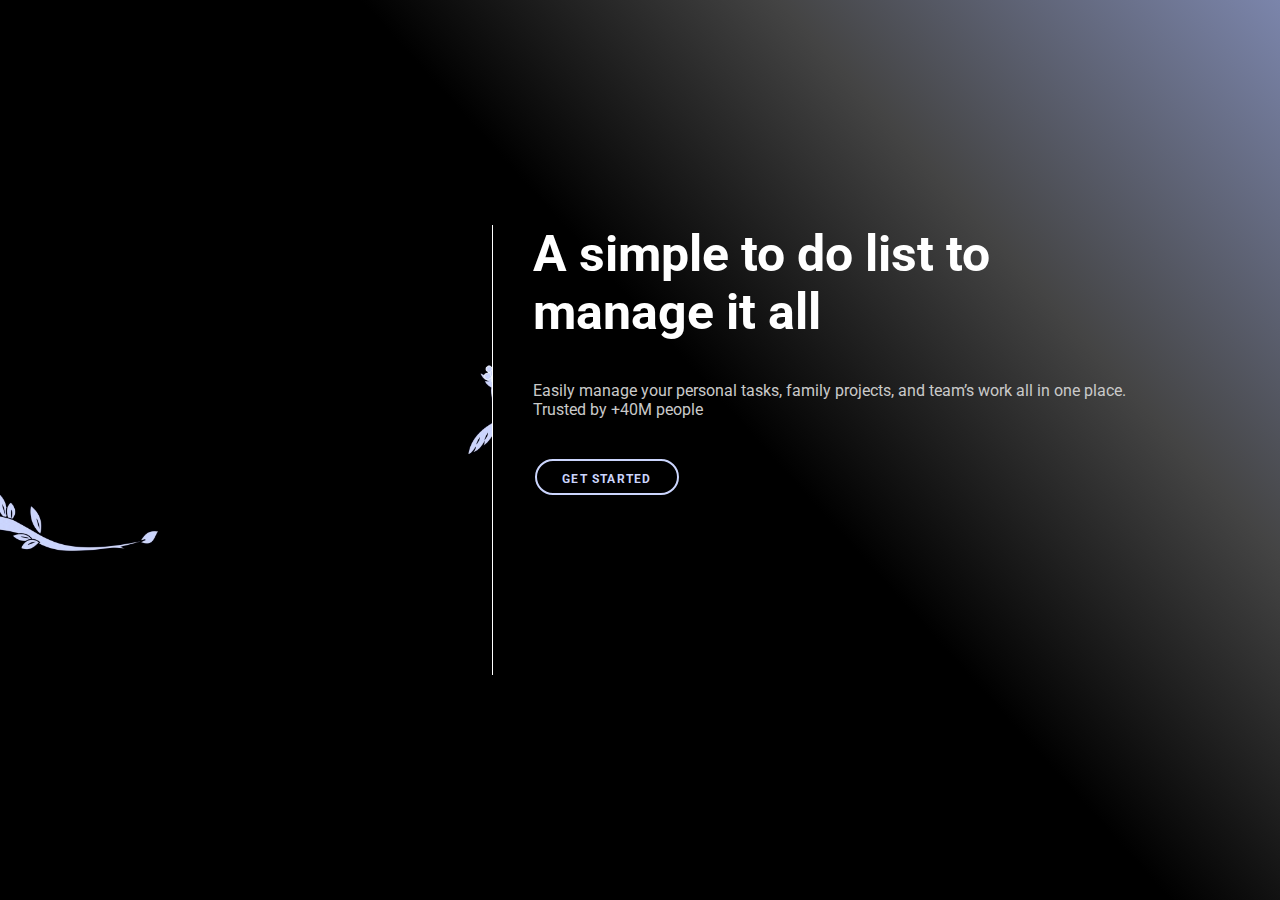
==== html/index.html @ 22b8c224 "Add to file" ====
<!DOCTYPE html>
<html lang="en">

<head>
    <meta charset="UTF-8">
    <meta name="viewport" content="width=device-width, initial-scale=1.0">
    <title>Document</title>
    <link rel="stylesheet" href="../asset/homepage.css">
    <link rel="stylesheet" href="https://cdnjs.cloudflare.com/ajax/libs/animate.css/4.1.1/animate.min.css" />
</head>

<body>
    <div class="main-div">
        <div class="right-part">
            <img src="./image_processing20191018-26745-1vb5jmd.gif" alt="">
        </div>
        <div class="left-part">
            <h1 class="animate__animated animate__flipInX">A simple to do list
                to manage it all</h1>
            <p class="animate__animated animate__flipInX">Easily manage your personal tasks, family projects, and
                team’s work all in one place. Trusted by +40M people</p>
            <nav class="animate__animated animate__flipInX">
                <ul>
                    <li>
                        <a href="./login.html">Get Started
                            <span></span><span></span><span></span><span></span>
                        </a>
                    </li>
                </ul>
            </nav>
        </div>


    </div>




</body>

</html>
---- asset/homepage.css ----
@import url('https://fonts.googleapis.com/css2?family=Dancing+Script:wght@400..700&family=Great+Vibes&family=Moirai+One&family=Nunito:ital,wght@0,200..1000;1,200..1000&family=Pacifico&family=Roboto:ital,wght@0,100;0,300;0,400;0,500;0,700;0,900;1,100;1,300;1,400;1,500;1,700;1,900&family=Rock+3D&family=Rubik+Distressed&family=Sacramento&family=Satisfy&family=Sofia&family=Sour+Gummy:ital,wght@0,100..900;1,100..900&display=swap');

* {
    margin: 0;
    padding: 0;
    box-sizing: border-box;
    font-family: "Rubik Distressed", system-ui;
    font-family: "Roboto", sans-serif;
}

.main-div {
    background: rgb(0,0,0);
    background: linear-gradient(48deg, rgba(0,0,0,1) 56%, rgba(68,68,68,1) 76%, rgba(123,133,171,1) 100%);
    height: 100vh;
    width: 100%;
    display: flex;
    align-items: center;
    justify-content: space-between;

    .right-part {
        img {
            width: 80%;
        }
    }

    .left-part {
        position: relative;
        right: 125px;
        border-left: 1px solid white;
        padding-left: 40px;
        height: 50vh;

        h1 {
            color: white;
            margin-right: 50px;
            font-size: 50px;

            margin-bottom: 40px;
        }

        p {
            color: rgb(201, 201, 201);
        }

        nav ul {
            list-style-type: none;
            margin: 0;
            padding: 0;
            margin-top: 40px;
            cursor: pointer;
        }
        a{
            text-decoration: none;
            color: #cbd5fd;
            color: var(--c);
            transition: 0.5s;
            text-transform: uppercase;
            z-index: 10000;
            /* position: relative; */
        }

        nav ul li {
            --c: #cbd5fd;
            color: var(--c);
            font-size: 12px;
            border: 0.2em solid var(--c);
            border-radius: 10em;
            width: 12em;
            height: 3em;
            text-transform: uppercase;
            font-weight: bold;
            letter-spacing: 0.1em;
            text-align: center;
            line-height: 3em;
            position: relative;
            right: 10px;
            overflow: hidden;
            z-index: 1;
            transition: 0.5s;
            margin: 1em;
        }

        nav ul li span {
            position: absolute;
            width: 25%;
            height: 100%;
            background-color: var(--c);
            transform: translateY(150%);
            border-radius: 50%;
            left: calc((var(--n) - 1) * 25%);
            transition: 0.5s;
            transition-delay: calc((var(--n) - 1) * 0.1s);
            z-index: -1;
        }
        nav:hover li a{
            color: black;
        }
        nav ul li a :hover {
            color: black;
        }

        nav ul li:hover span {
            transform: translateY(0) scale(2);
        }

        nav ul li span:nth-child(1) {
            --n: 1;
        }

        nav ul li span:nth-child(2) {
            --n: 2;
        }

        nav ul li span:nth-child(3) {
            --n: 3;
        }

        nav ul li span:nth-child(4) {
            --n: 4;
        }
    }

}
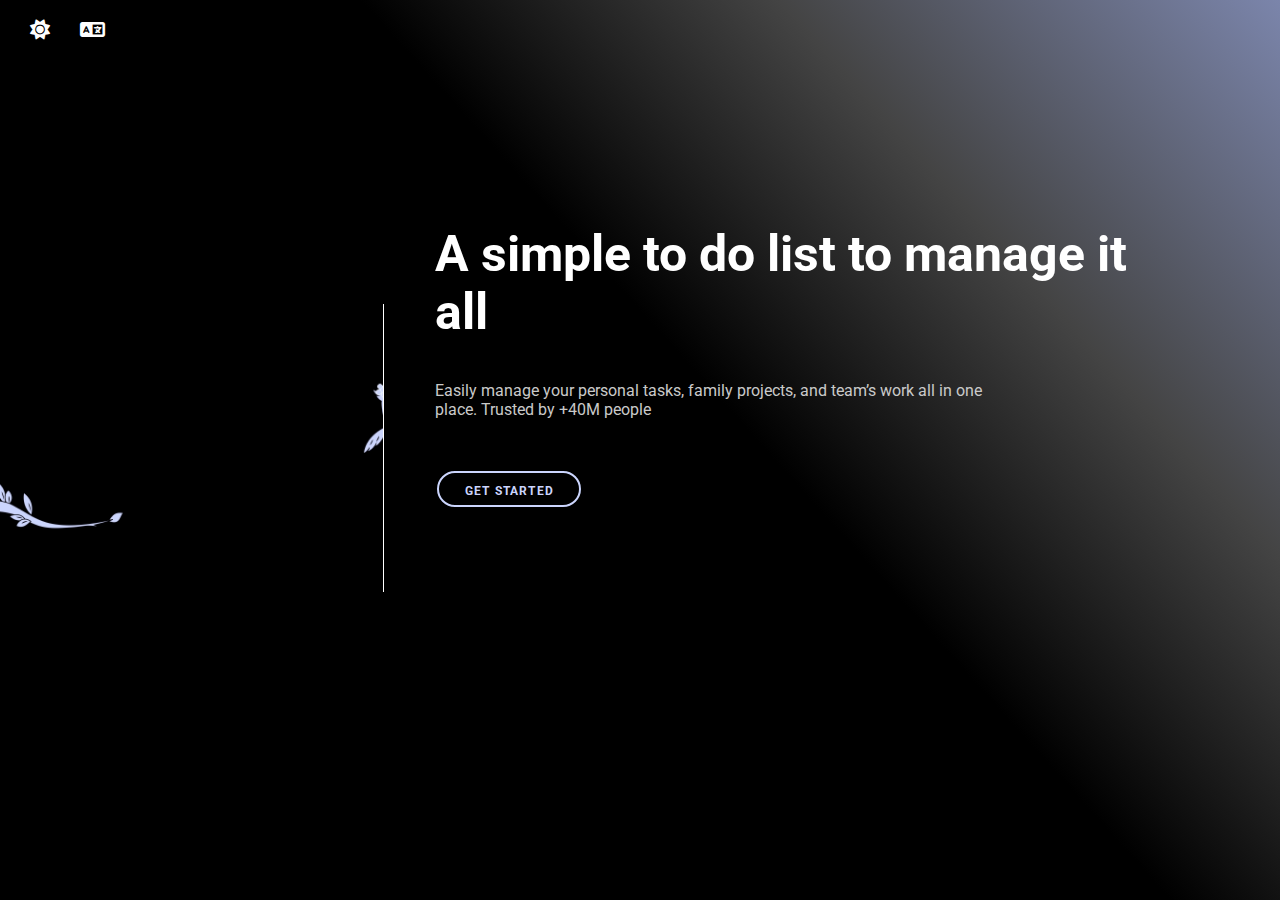
==== commit d7716144: "Add to file" ====
--- a/html/index.html
+++ b/html/index.html
@@ -7,17 +7,22 @@
     <title>Document</title>
     <link rel="stylesheet" href="../asset/homepage.css">
     <link rel="stylesheet" href="https://cdnjs.cloudflare.com/ajax/libs/animate.css/4.1.1/animate.min.css" />
+    <link rel="stylesheet" href="https://cdnjs.cloudflare.com/ajax/libs/font-awesome/6.7.1/css/all.min.css">
+    <link href="https://unpkg.com/aos@2.3.1/dist/aos.css" rel="stylesheet">
+
 </head>
 
 <body>
     <div class="main-div">
+        <button class="mode-toggle"><i class="fa-solid fa-sun "></i></button>
+        <button class="lang-toggle"><i class="fa-solid fa-language light-lang"></i></button>
         <div class="right-part">
-            <img src="./image_processing20191018-26745-1vb5jmd.gif" alt="">
+            <img src="./image_processing20191018-26745-1vb5jmd.gif" alt="" class="gif">
         </div>
         <div class="left-part">
-            <h1 class="animate__animated animate__flipInX">A simple to do list
+            <h1 class="animate__animated animate__flipInX title" >A simple to do list
                 to manage it all</h1>
-            <p class="animate__animated animate__flipInX">Easily manage your personal tasks, family projects, and
+            <p class="animate__animated animate__flipInX parg">Easily manage your personal tasks, family projects, and
                 team’s work all in one place. Trusted by +40M people</p>
             <nav class="animate__animated animate__flipInX">
                 <ul>
@@ -29,13 +34,14 @@
                 </ul>
             </nav>
         </div>
-
-
     </div>
 
 
-
-
+    <script src="../script/home.js"></script>
+    <script src="https://unpkg.com/aos@2.3.1/dist/aos.js"></script>
+    <script>
+        AOS.init();
+    </script>
 </body>
 
 </html>--- a/asset/homepage.css
+++ b/asset/homepage.css
@@ -9,37 +9,53 @@
 }
 
 .main-div {
-    background: rgb(0,0,0);
-    background: linear-gradient(48deg, rgba(0,0,0,1) 56%, rgba(68,68,68,1) 76%, rgba(123,133,171,1) 100%);
+    background: rgb(0, 0, 0);
+    background: linear-gradient(48deg, rgba(0, 0, 0, 1) 56%, rgba(68, 68, 68, 1) 76%, rgba(123, 133, 171, 1) 100%);
     height: 100vh;
     width: 100%;
     display: flex;
     align-items: center;
     justify-content: space-between;
 
+    .mode-toggle {
+        background-color: transparent;
+        position: absolute;
+        top: 20px;
+        left: 30px;
+        border: none;
+
+        i {
+            color: white;
+            font-size: 20px;
+            cursor: pointer;
+        }
+    }
+
     .right-part {
         img {
             width: 80%;
+            border-right: 1px solid white;
         }
     }
 
     .left-part {
         position: relative;
         right: 125px;
-        border-left: 1px solid white;
-        padding-left: 40px;
+        padding-left: 80px;
         height: 50vh;
+        width: 100%;
+
 
         h1 {
             color: white;
-            margin-right: 50px;
+            width: 100%;
             font-size: 50px;
-
             margin-bottom: 40px;
         }
 
         p {
             color: rgb(201, 201, 201);
+            width: 80%;
         }
 
         nav ul {
@@ -48,8 +64,11 @@
             padding: 0;
             margin-top: 40px;
             cursor: pointer;
-        }
-        a{
+            display: flex;
+
+        }
+
+        a {
             text-decoration: none;
             color: #cbd5fd;
             color: var(--c);
@@ -92,9 +111,11 @@
             transition-delay: calc((var(--n) - 1) * 0.1s);
             z-index: -1;
         }
-        nav:hover li a{
-            color: black;
-        }
+
+        nav:hover li a {
+            color: black;
+        }
+
         nav ul li a :hover {
             color: black;
         }
@@ -120,4 +141,173 @@
         }
     }
 
+}
+
+
+
+.lang-toggle {
+    left: 80px;
+    background-color: transparent;
+    border: none;
+    position: absolute;
+    top: 20px;
+
+    .light-lang {
+        color: white;
+        font-size: 20px;
+    }
+}
+
+.dark-mode-div {
+    background: rgb(255, 255, 255);
+    background: linear-gradient(48deg, rgba(255, 255, 255, 1) 56%, rgba(203, 213, 253, 1) 76%, rgba(203, 213, 253, 1) 100%);
+    display: flex;
+    align-items: center;
+    justify-content: space-evenly;
+    height: 100vh;
+    width: 100%;
+    .lang-toggle {
+        left: 80px;
+        background-color: transparent;
+        border: none;
+        position: absolute;
+        top: 20px;
+        cursor: pointer;
+    
+        .dark-icon {
+            color: black;
+            font-size: 20px;
+
+        }
+    }
+   
+
+
+    .mode-toggle {
+        background-color: transparent;
+        position: absolute;
+        top: 20px;
+        left: 30px;
+        border: none;
+
+        i {
+            color: black;
+            font-size: 20px;
+            cursor: pointer;
+        }
+    }
+
+
+    .right-part {
+        width: 80%;
+
+        img {
+            width: 50%;
+            margin-top: 30px;
+            margin-right: 80px;
+        }
+    }
+
+    .left-part {
+        position: relative;
+        right: 195px;
+        border-left: 1px solid rgb(0, 0, 0);
+        padding-left: 40px;
+        height: 50vh;
+        width: 100%;
+
+        h1 {
+            color: black;
+            margin-right: 50px;
+            font-size: 50px;
+            margin-bottom: 40px;
+        }
+
+        p {
+            color: rgb(125, 125, 125);
+        }
+
+        nav ul {
+            list-style-type: none;
+            margin: 0;
+            padding: 0;
+            margin-top: 40px;
+            cursor: pointer;
+            display: flex;
+
+        }
+
+        a {
+            text-decoration: none;
+            color: #cbd5fd;
+            color: var(--c);
+            transition: 0.5s;
+            text-transform: uppercase;
+            z-index: 10000;
+            /* position: relative; */
+        }
+
+        nav ul li {
+            --c: #cbd5fd;
+            color: var(--c);
+            font-size: 12px;
+            border: 0.2em solid var(--c);
+            border-radius: 10em;
+            width: 12em;
+            height: 3em;
+            text-transform: uppercase;
+            font-weight: bold;
+            letter-spacing: 0.1em;
+            text-align: center;
+            line-height: 3em;
+            position: relative;
+            right: 10px;
+            overflow: hidden;
+            z-index: 1;
+            transition: 0.5s;
+            margin: 1em;
+        }
+
+        nav ul li span {
+            position: absolute;
+            width: 25%;
+            height: 100%;
+            background-color: var(--c);
+            transform: translateY(150%);
+            border-radius: 50%;
+            left: calc((var(--n) - 1) * 25%);
+            transition: 0.5s;
+            transition-delay: calc((var(--n) - 1) * 0.1s);
+            z-index: -1;
+        }
+
+        nav:hover li a {
+            color: black;
+        }
+
+        nav ul li a :hover {
+            color: black;
+        }
+
+        nav ul li:hover span {
+            transform: translateY(0) scale(2);
+        }
+
+        nav ul li span:nth-child(1) {
+            --n: 1;
+        }
+
+        nav ul li span:nth-child(2) {
+            --n: 2;
+        }
+
+        nav ul li span:nth-child(3) {
+            --n: 3;
+        }
+
+        nav ul li span:nth-child(4) {
+            --n: 4;
+        }
+    }
+
 }